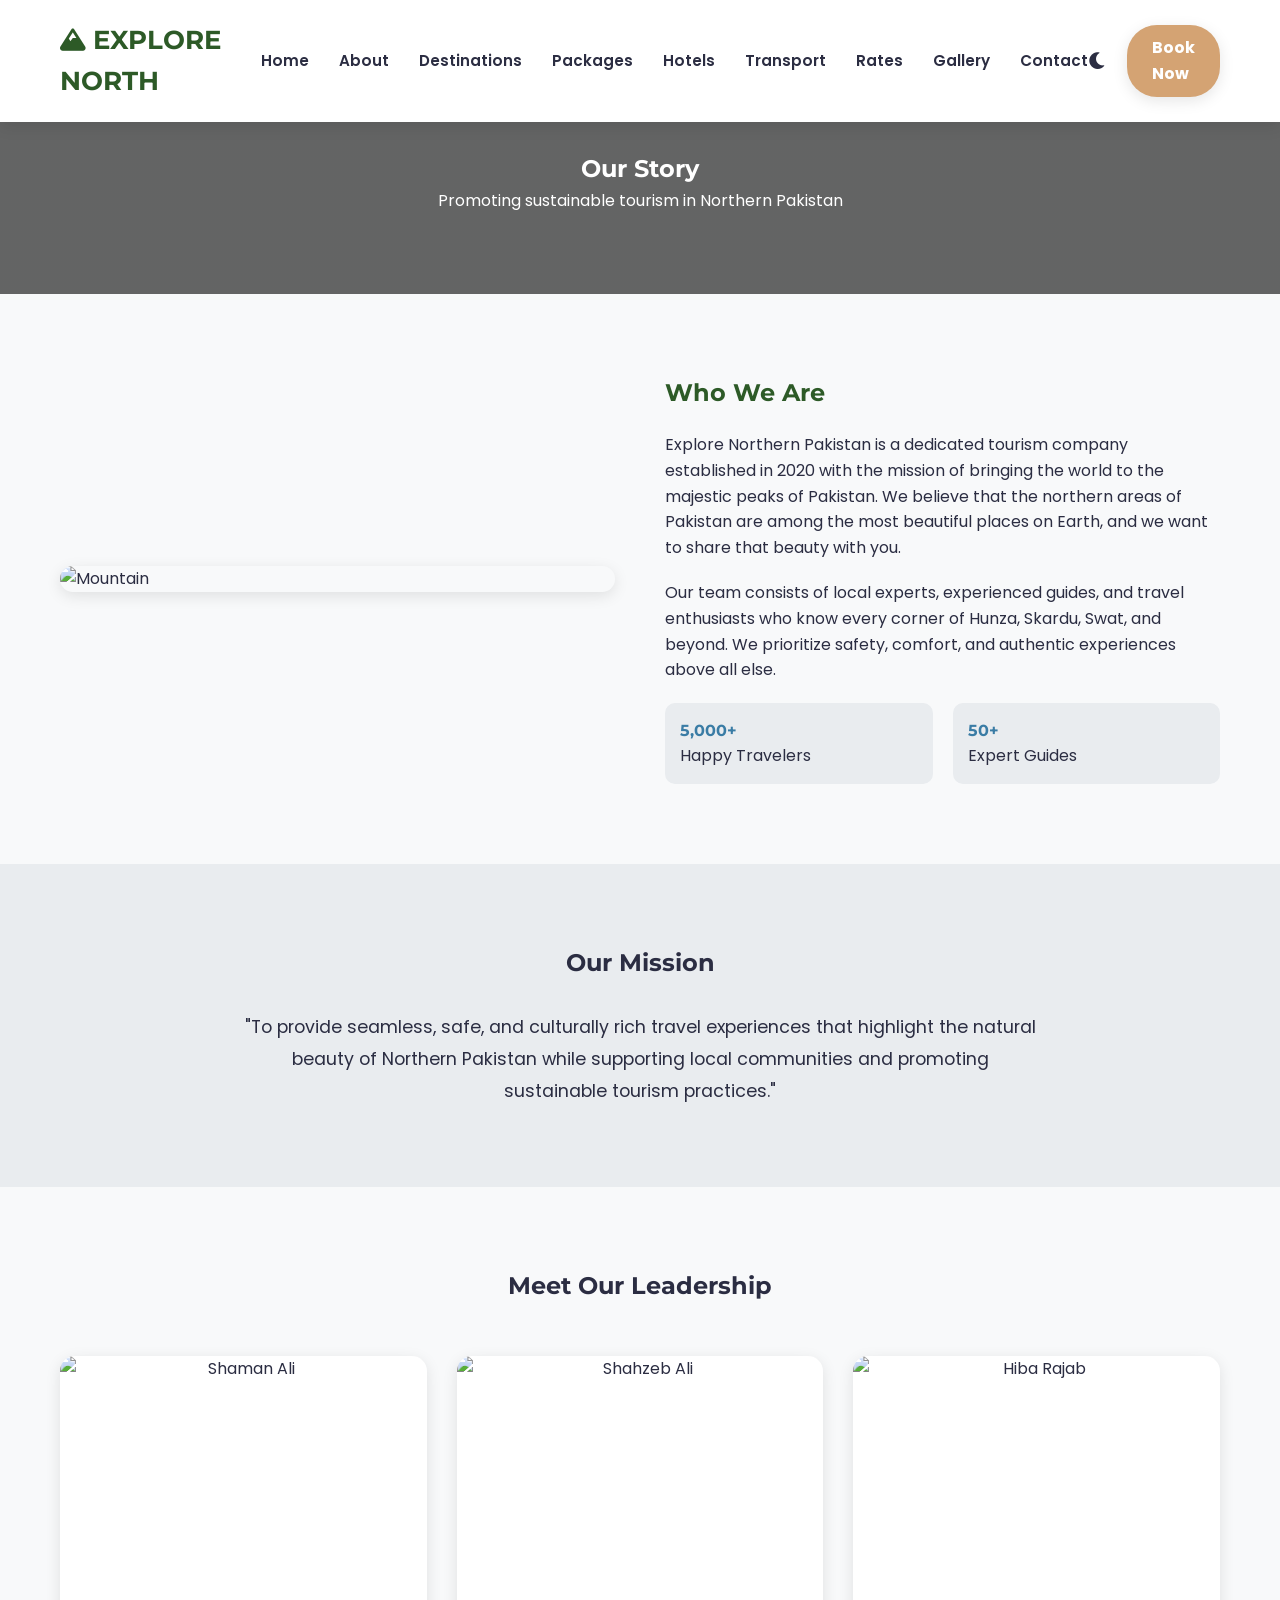
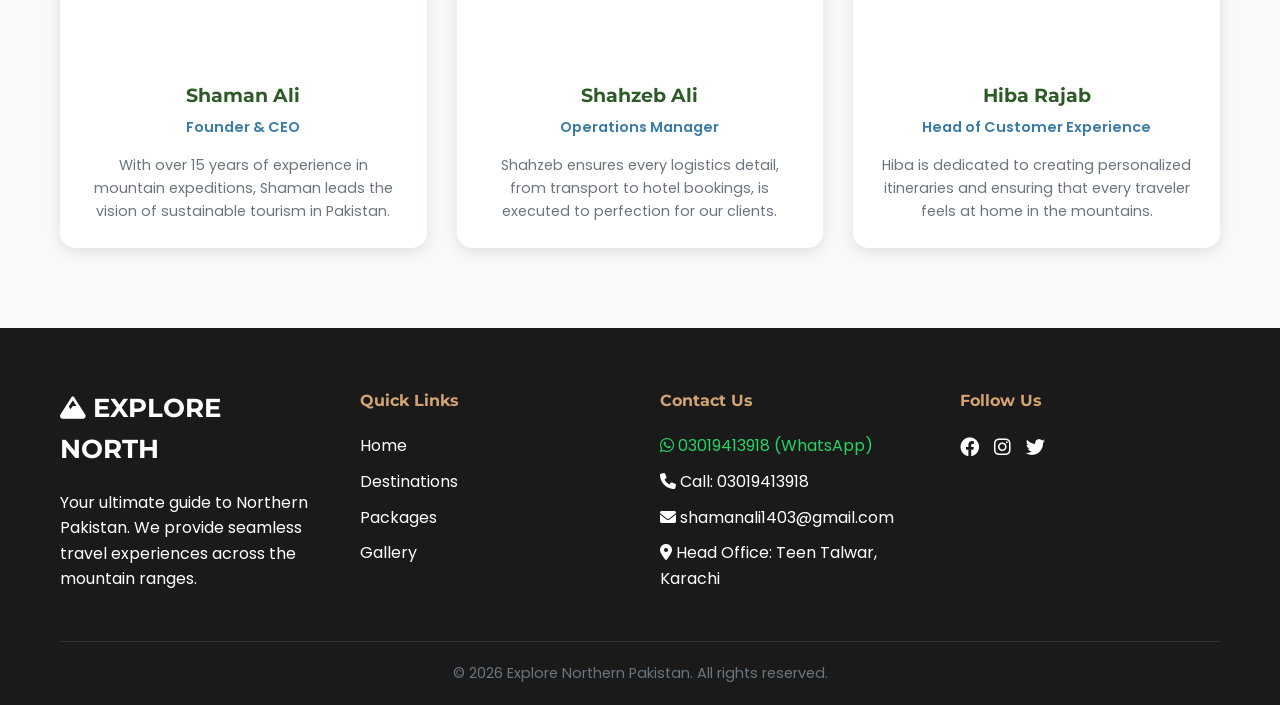
==== about.html @ 96325120 "Add files via upload" ====
<!DOCTYPE html>
<html lang="en">
<head>
    <meta charset="UTF-8">
    <meta name="viewport" content="width=device-width, initial-scale=1.0">
    <title>Explore Northern Pakistan | About Us</title>
    <link rel="stylesheet" href="css/style.css">
    <link rel="stylesheet" href="https://cdnjs.cloudflare.com/ajax/libs/font-awesome/6.0.0/css/all.min.css">
</head>
<body>
    <!-- Header / Navigation -->
    <header>
        <div class="container">
            <nav>
                <a href="index.html" class="logo"><i class="fas fa-mountain"></i> EXPLORE NORTH</a>
                <ul class="nav-links">
                    <li><a href="index.html">Home</a></li>
                    <li><a href="about.html">About</a></li>
                    <li><a href="destinations.html">Destinations</a></li>
                    <li><a href="packages.html">Packages</a></li>
                    <li><a href="hotels.html">Hotels</a></li>
                    <li><a href="transport.html">Transport</a></li>
                    <li><a href="rates.html">Rates</a></li>
                    <li><a href="gallery.html">Gallery</a></li>
                    <li><a href="contact.html">Contact</a></li>
                </ul>
                <div class="nav-icons">
                    <i class="fas fa-moon" onclick="toggleDarkMode()" style="cursor: pointer;"></i>
                    <a href="register.html" class="nav-book-btn">Book Now</a>
                </div>
                <div class="nav-toggle">
                    <i class="fas fa-bars"></i>
                </div>
            </nav>
        </div>
    </header>

    <!-- Page Header -->
    <section class="section-padding" style="background-image: linear-gradient(rgba(0,0,0,0.6), rgba(0,0,0,0.6)), url('https://images.unsplash.com/photo-1506744038136-46273834b3fb?auto=format&fit=crop&w=1400&q=80'); background-size: cover; background-position: center; color: var(--white); text-align: center; margin-top: 70px;">
        <div class="container">
            <h1>Our Story</h1>
            <p>Promoting sustainable tourism in Northern Pakistan</p>
        </div>
    </section>

    <!-- Content -->
    <section class="section-padding">
        <div class="container">
            <div style="display: grid; grid-template-columns: 1fr 1fr; gap: 50px; align-items: center;">
                <div>
                    <img src="https://images.unsplash.com/photo-1581451433303-34e8f17f4175?auto=format&fit=crop&w=600&q=80" alt="Mountain" style="border-radius: 15px; box-shadow: var(--shadow);">
                </div>
                <div>
                    <h2 style="color: var(--primary-color); margin-bottom: 20px;">Who We Are</h2>
                    <p style="margin-bottom: 20px;">Explore Northern Pakistan is a dedicated tourism company established in 2020 with the mission of bringing the world to the majestic peaks of Pakistan. We believe that the northern areas of Pakistan are among the most beautiful places on Earth, and we want to share that beauty with you.</p>
                    <p style="margin-bottom: 20px;">Our team consists of local experts, experienced guides, and travel enthusiasts who know every corner of Hunza, Skardu, Swat, and beyond. We prioritize safety, comfort, and authentic experiences above all else.</p>
                    <div style="display: grid; grid-template-columns: 1fr 1fr; gap: 20px;">
                        <div style="background: var(--grey-light); padding: 15px; border-radius: 10px;">
                            <h4 style="color: var(--secondary-color);">5,000+</h4>
                            <p>Happy Travelers</p>
                        </div>
                        <div style="background: var(--grey-light); padding: 15px; border-radius: 10px;">
                            <h4 style="color: var(--secondary-color);">50+</h4>
                            <p>Expert Guides</p>
                        </div>
                    </div>
                </div>
            </div>
        </div>
    </section>

    <!-- Mission -->
    <section class="section-padding" style="background-color: var(--grey-light);">
        <div class="container text-center">
            <h2 style="margin-bottom: 30px;">Our Mission</h2>
            <p style="max-width: 800px; margin: 0 auto; font-size: 1.1rem; line-height: 1.8;">"To provide seamless, safe, and culturally rich travel experiences that highlight the natural beauty of Northern Pakistan while supporting local communities and promoting sustainable tourism practices."</p>
        </div>
    </section>

    <!-- Leadership Section -->
    <section class="section-padding">
        <div class="container">
            <h2 class="text-center" style="margin-bottom: 50px;">Meet Our Leadership</h2>
            <div class="team-grid">
                <!-- Shaman Ali -->
                <div class="team-card">
                    <div class="team-img">
                        <img src="https://images.unsplash.com/photo-1507003211169-0a1dd7228f2d?auto=format&fit=crop&w=400&q=80" alt="Shaman Ali">
                    </div>
                    <div class="team-info">
                        <h3>Shaman Ali</h3>
                        <p class="role">Founder & CEO</p>
                        <p class="intro">With over 15 years of experience in mountain expeditions, Shaman leads the vision of sustainable tourism in Pakistan.</p>
                    </div>
                </div>
                <!-- Shahzeb Ali -->
                <div class="team-card">
                    <div class="team-img">
                        <img src="https://images.unsplash.com/photo-1500648767791-00dcc994a43e?auto=format&fit=crop&w=400&q=80" alt="Shahzeb Ali">
                    </div>
                    <div class="team-info">
                        <h3>Shahzeb Ali</h3>
                        <p class="role">Operations Manager</p>
                        <p class="intro">Shahzeb ensures every logistics detail, from transport to hotel bookings, is executed to perfection for our clients.</p>
                    </div>
                </div>
                <!-- Hiba Rajab -->
                <div class="team-card">
                    <div class="team-img">
                        <img src="https://images.unsplash.com/photo-1494790108377-be9c29b29330?auto=format&fit=crop&w=400&q=80" alt="Hiba Rajab">
                    </div>
                    <div class="team-info">
                        <h3>Hiba Rajab</h3>
                        <p class="role">Head of Customer Experience</p>
                        <p class="intro">Hiba is dedicated to creating personalized itineraries and ensuring that every traveler feels at home in the mountains.</p>
                    </div>
                </div>
            </div>
        </div>
    </section>

    <!-- Footer -->
    <footer>
        <div class="container">
            <div class="footer-grid">
                <div class="footer-col">
                    <h4 class="logo" style="color: var(--white);"><i class="fas fa-mountain"></i> EXPLORE NORTH</h4>
                    <p>Your ultimate guide to Northern Pakistan. We provide seamless travel experiences across the mountain ranges.</p>
                </div>
                <div class="footer-col">
                    <h4>Quick Links</h4>
                    <ul>
                        <li><a href="index.html">Home</a></li>
                        <li><a href="destinations.html">Destinations</a></li>
                        <li><a href="packages.html">Packages</a></li>
                        <li><a href="gallery.html">Gallery</a></li>
                    </ul>
                </div>
                <div class="footer-col">
                    <h4>Contact Us</h4>
                    <ul>
                        <li><a href="https://wa.me/923019413918" target="_blank" style="color: #25D366;"><i class="fab fa-whatsapp"></i> 03019413918 (WhatsApp)</a></li>
                        <li><a href="tel:03019413918"><i class="fas fa-phone"></i> Call: 03019413918</a></li>
                        <li><a href="mailto:shamanali1403@gmail.com"><i class="fas fa-envelope"></i> shamanali1403@gmail.com</a></li>
                        <li><a href="https://www.google.com/maps/search/?api=1&query=Teen+Talwar+Karachi" target="_blank"><i class="fas fa-map-marker-alt"></i> Head Office: Teen Talwar, Karachi</a></li>
                    </ul>
                </div>
                <div class="footer-col">
                    <h4>Follow Us</h4>
                    <div class="social-links">
                        <a href="#"><i class="fab fa-facebook"></i></a>
                        <a href="#"><i class="fab fa-instagram"></i></a>
                        <a href="#"><i class="fab fa-twitter"></i></a>
                    </div>
                </div>
            </div>
            <div class="footer-bottom">
                <p>&copy; 2026 Explore Northern Pakistan. All rights reserved.</p>
            </div>
        </div>
    </footer>

    <!-- Scripts -->
    <script src="js/script.js"></script>
</body>
</html>
---- css/style.css ----
/* 
    Explore Northern Pakistan - Global Styles
    Theme: Nature-Inspired (Forest Greens, Glacial Blues, Earth Tones)
*/

@import url('https://fonts.googleapis.com/css2?family=Poppins:wght@300;400;600;700&family=Montserrat:wght@400;700&display=swap');

:root {
    /* Color Palette */
    --primary-color: #2d5a27; /* Forest Green */
    --secondary-color: #3a7ca5; /* Glacial Blue */
    --accent-color: #d4a373; /* Earthy Sand */
    --text-color: #2b2d42; /* Dark Slate */
    --bg-color: #f8f9fa; /* Off-White */
    --white: #ffffff;
    --black: #1a1a1a;
    --grey-light: #e9ecef;
    --grey-dark: #6c757d;
    
    /* Dark Mode Palette */
    --dark-bg: #121212;
    --dark-surface: #1e1e1e;
    --dark-text: #e0e0e0;

    /* Transitions */
    --transition-fast: 0.3s ease;
    --transition-slow: 0.5s ease;

    /* Shadow */
    --shadow: 0 4px 15px rgba(0, 0, 0, 0.1);
}

/* Reset & Base Styles */
* {
    margin: 0;
    padding: 0;
    box-sizing: border-box;
}

html {
    scroll-behavior: smooth;
}

body {
    font-family: 'Poppins', sans-serif;
    line-height: 1.6;
    color: var(--text-color);
    background-color: var(--bg-color);
    overflow-x: hidden;
    transition: background-color var(--transition-fast), color var(--transition-fast);
}

h1, h2, h3, h4, .logo {
    font-family: 'Montserrat', sans-serif;
    font-weight: 700;
}

a {
    text-decoration: none;
    color: inherit;
    transition: var(--transition-fast);
}

ul {
    list-style: none;
}

img {
    max-width: 100%;
    display: block;
}

.container {
    max-width: 1200px;
    margin: 0 auto;
    padding: 0 20px;
}

/* Utility Classes */
.btn {
    display: inline-block;
    padding: 12px 30px;
    border-radius: 30px;
    font-weight: 600;
    cursor: pointer;
    transition: var(--transition-fast);
    border: none;
}

.btn-primary {
    background-color: var(--primary-color);
    color: var(--white);
}

.btn-primary:hover {
    background-color: #24481f;
    transform: translateY(-3px);
    box-shadow: var(--shadow);
}

/* Hero Section Styles */
.hero {
    height: 100vh;
    position: relative;
    overflow: hidden;
}

.slider-container {
    height: 100%;
    width: 100%;
}

.slide {
    position: absolute;
    top: 0;
    left: 0;
    width: 100%;
    height: 100%;
    background-size: cover;
    background-position: center;
    display: flex;
    align-items: center;
    opacity: 0;
    transition: opacity 1s ease-in-out;
    z-index: 1;
}

.slide.active {
    opacity: 1;
    z-index: 2;
}

.hero-content {
    color: var(--white);
    max-width: 700px;
}

.hero-content h1 {
    font-size: 3.5rem;
    margin-bottom: 30px; /* Increased from 20px */
    line-height: 1.2;
}

.hero-content p {
    font-size: 1.2rem;
    margin-bottom: 45px; /* Increased from 30px */
}

.slider-nav {
    position: absolute;
    bottom: 30px;
    right: 50px;
    z-index: 10;
    display: flex;
    gap: 20px;
}

.slider-nav span {
    width: 50px;
    height: 50px;
    border: 2px solid var(--white);
    border-radius: 50%;
    display: flex;
    justify-content: center;
    align-items: center;
    color: var(--white);
    cursor: pointer;
    transition: var(--transition-fast);
}

.slider-nav span:hover {
    background-color: var(--white);
    color: var(--primary-color);
}

/* Leadership Section Styles */
.team-grid {
    display: grid;
    grid-template-columns: repeat(auto-fit, minmax(280px, 1fr));
    gap: 30px;
}

.team-card {
    background: var(--white);
    border-radius: 15px;
    overflow: hidden;
    box-shadow: var(--shadow);
    text-align: center;
    transition: var(--transition-fast);
}

.team-card:hover {
    transform: translateY(-10px);
}

.team-img img {
    width: 100%;
    height: 300px;
    object-fit: cover;
}

.team-info {
    padding: 25px;
}

.team-info h3 {
    margin-bottom: 5px;
    color: var(--primary-color);
}

.team-info .role {
    color: var(--secondary-color);
    font-weight: 600;
    font-size: 0.9rem;
    margin-bottom: 15px;
    display: block;
}

.team-info .intro {
    font-size: 0.9rem;
    color: var(--grey-dark);
}

/* Owner Slide Specific Styles */
.owner-slide {
    display: flex;
    align-items: center;
}

.owner-flex {
    display: flex;
    align-items: center;
    justify-content: space-between;
    gap: 60px; /* Increased from 50px */
    width: 100%;
}

.owner-info {
    flex: 1;
    animation: fadeInUp 1s ease forwards;
}

.owner-image {
    flex: 1;
    display: flex;
    justify-content: flex-end;
    animation: fadeInRight 1s ease forwards;
}

.owner-image img {
    width: 350px;
    height: 350px;
    border-radius: 50%;
    border: 8px solid rgba(255, 255, 255, 0.2);
    object-fit: cover;
    box-shadow: var(--shadow);
}

.founder-tag {
    display: inline-block;
    background: var(--accent-color);
    color: var(--white);
    padding: 5px 20px; /* More horizontal padding */
    border-radius: 20px;
    font-size: 0.8rem;
    font-weight: 600;
    margin-bottom: 25px; /* Increased from 15px */
    text-transform: uppercase;
    letter-spacing: 1.5px;
}

.owner-info .role {
    color: var(--accent-color);
    font-size: 1.3rem; /* Slightly larger */
    font-weight: 600;
    margin-bottom: 30px; /* Increased from 20px */
}

.owner-intro {
    font-size: 1.4rem;
    font-style: italic;
    color: var(--white);
    margin-bottom: 45px; /* Increased from 30px */
    line-height: 1.6; /* Better line height */
}

/* Slide Animations */
@keyframes fadeInUp {
    from { opacity: 0; transform: translateY(30px); }
    to { opacity: 1; transform: translateY(0); }
}

@keyframes fadeInRight {
    from { opacity: 0; transform: translateX(30px); }
    to { opacity: 1; transform: translateX(0); }
}

@media (max-width: 992px) {
    .owner-flex {
        flex-direction: column-reverse;
        text-align: center;
        gap: 30px;
    }
    
    .owner-image {
        justify-content: center;
    }
    
    .owner-image img {
        width: 200px;
        height: 200px;
    }
    
    .owner-intro {
        font-size: 1.1rem;
    }
}

.section-padding {
    padding: 80px 0;
}

.text-center {
    text-align: center;
}

/* Navigation Styles */
header {
    position: fixed;
    top: 0;
    left: 0;
    width: 100%;
    z-index: 1000;
    background-color: transparent;
    transition: all var(--transition-fast);
}

header.scrolled {
    background-color: var(--white);
    box-shadow: var(--shadow);
    padding: 5px 0;
}

nav {
    display: flex;
    justify-content: space-between;
    align-items: center;
    padding: 15px 0;
}

.logo {
    font-size: 1.6rem;
    color: var(--white); /* White by default on hero */
    transition: var(--transition-fast);
}

header.scrolled .logo {
    color: var(--primary-color);
}

.nav-links {
    display: flex;
    gap: 30px;
}

.nav-links a {
    color: var(--white); /* White by default */
    font-weight: 600;
    font-size: 0.95rem;
}

header.scrolled .nav-links a {
    color: var(--text-color);
}

.nav-links a:hover {
    color: var(--accent-color) !important;
}

.nav-icons {
    display: flex;
    align-items: center;
    gap: 20px;
}

.nav-icons i {
    color: var(--white);
    font-size: 1.2rem;
    transition: var(--transition-fast);
}

header.scrolled .nav-icons i {
    color: var(--text-color);
}

.nav-toggle {
    display: none;
    cursor: pointer;
    font-size: 1.5rem;
    color: var(--white);
}

header.scrolled .nav-toggle {
    color: var(--text-color);
}

/* Specific "Book Now" in Nav */
.nav-book-btn {
    background-color: var(--accent-color);
    color: var(--white) !important;
    padding: 10px 25px;
    border-radius: 30px;
    font-weight: 700;
    box-shadow: var(--shadow);
}

.nav-book-btn:hover {
    background-color: var(--primary-color);
    transform: translateY(-2px);
}

/* Footer Styles */
footer {
    background-color: var(--black);
    color: var(--white);
    padding: 60px 0 20px;
}

.footer-grid {
    display: grid;
    grid-template-columns: repeat(auto-fit, minmax(200px, 1fr));
    gap: 40px;
    margin-bottom: 40px;
}

.footer-col h4 {
    margin-bottom: 20px;
    color: var(--accent-color);
}

.footer-col ul li {
    margin-bottom: 10px;
}

.social-links {
    display: flex;
    gap: 15px;
}

.social-links a {
    font-size: 1.2rem;
}

.footer-bottom {
    border-top: 1px solid #333;
    padding-top: 20px;
    text-align: center;
    font-size: 0.9rem;
    color: var(--grey-dark);
}

/* Dark Mode Overrides */
body.dark-mode {
    background-color: var(--dark-bg);
    color: var(--dark-text);
}

body.dark-mode header.scrolled {
    background-color: var(--dark-surface);
}

body.dark-mode .logo {
    color: var(--accent-color);
}

/* Responsive Adjustments */
@media (max-width: 992px) {
    .nav-links {
        display: none; /* Mobile menu will be handled via JS */
    }
    
    .nav-toggle {
        display: block;
    }
}
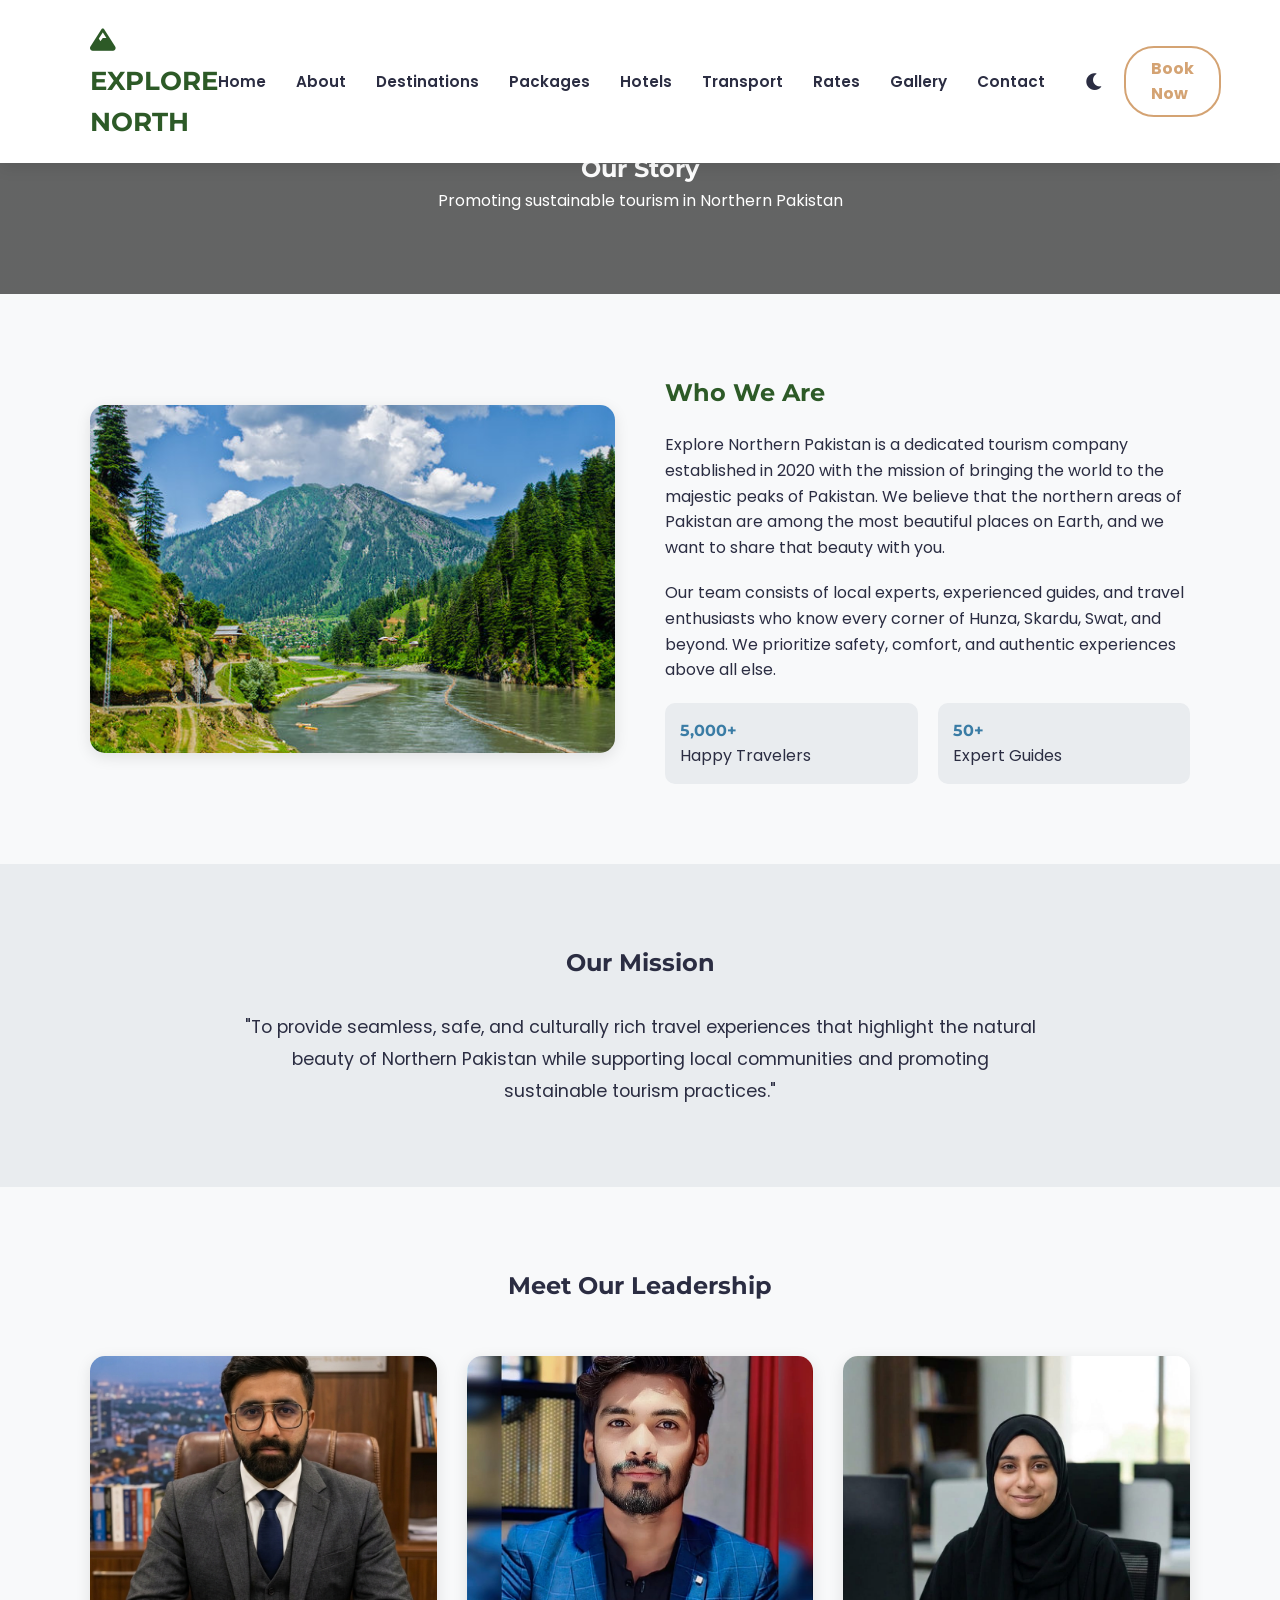
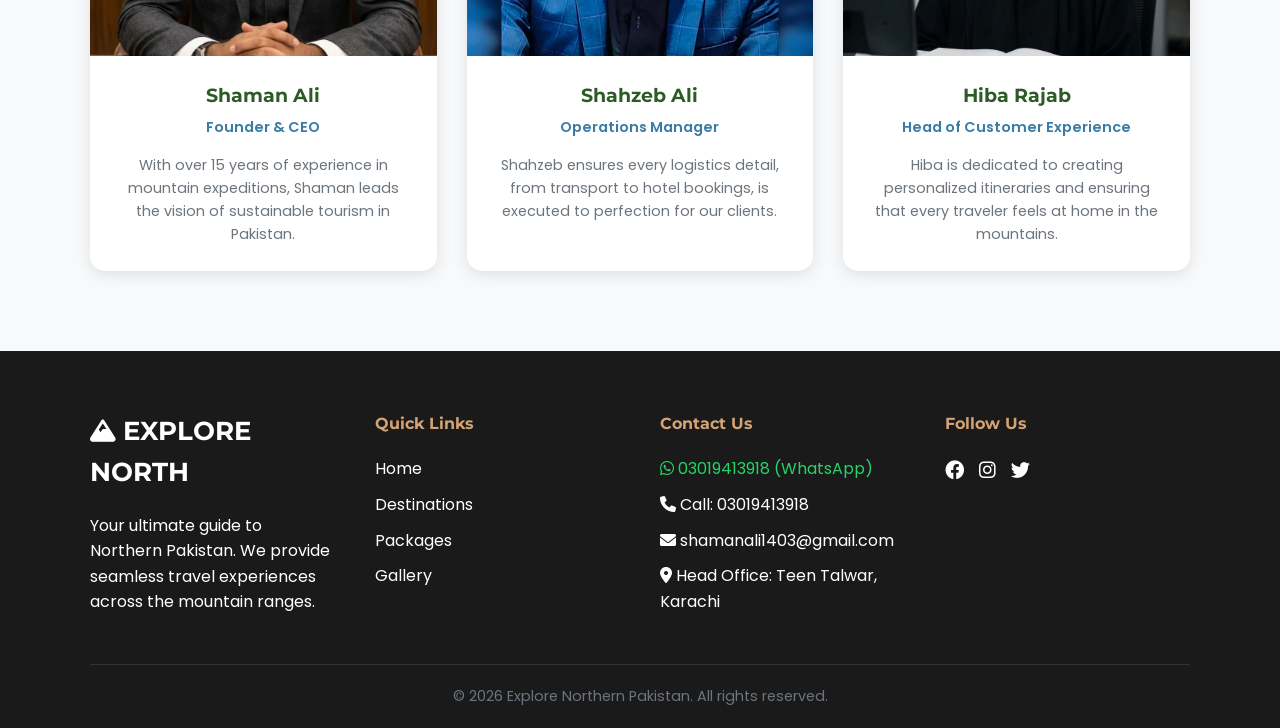
==== commit 5eac6293: "Add files via upload" ====
--- a/about.html
+++ b/about.html
@@ -48,7 +48,7 @@
         <div class="container">
             <div style="display: grid; grid-template-columns: 1fr 1fr; gap: 50px; align-items: center;">
                 <div>
-                    <img src="https://images.unsplash.com/photo-1581451433303-34e8f17f4175?auto=format&fit=crop&w=600&q=80" alt="Mountain" style="border-radius: 15px; box-shadow: var(--shadow);">
+                    <img src="images/neelum.jpg" alt="Mountain" style="border-radius: 15px; box-shadow: var(--shadow);">
                 </div>
                 <div>
                     <h2 style="color: var(--primary-color); margin-bottom: 20px;">Who We Are</h2>
@@ -85,7 +85,7 @@
                 <!-- Shaman Ali -->
                 <div class="team-card">
                     <div class="team-img">
-                        <img src="https://images.unsplash.com/photo-1507003211169-0a1dd7228f2d?auto=format&fit=crop&w=400&q=80" alt="Shaman Ali">
+                        <img src="images/Shaman Ali.png" alt="Shaman Ali">
                     </div>
                     <div class="team-info">
                         <h3>Shaman Ali</h3>
@@ -96,7 +96,7 @@
                 <!-- Shahzeb Ali -->
                 <div class="team-card">
                     <div class="team-img">
-                        <img src="https://images.unsplash.com/photo-1500648767791-00dcc994a43e?auto=format&fit=crop&w=400&q=80" alt="Shahzeb Ali">
+                        <img src="images/Shahzeb Ali.jpeg" alt="Shahzeb Ali">
                     </div>
                     <div class="team-info">
                         <h3>Shahzeb Ali</h3>
@@ -107,7 +107,7 @@
                 <!-- Hiba Rajab -->
                 <div class="team-card">
                     <div class="team-img">
-                        <img src="https://images.unsplash.com/photo-1494790108377-be9c29b29330?auto=format&fit=crop&w=400&q=80" alt="Hiba Rajab">
+                        <img src="images/Hiba.jpeg" alt="Hiba Rajab">
                     </div>
                     <div class="team-info">
                         <h3>Hiba Rajab</h3>
--- a/css/style.css
+++ b/css/style.css
@@ -1,485 +1,741 @@
-/* 
-    Explore Northern Pakistan - Global Styles
-    Theme: Nature-Inspired (Forest Greens, Glacial Blues, Earth Tones)
-*/
-
-@import url('https://fonts.googleapis.com/css2?family=Poppins:wght@300;400;600;700&family=Montserrat:wght@400;700&display=swap');
-
-:root {
-    /* Color Palette */
-    --primary-color: #2d5a27; /* Forest Green */
-    --secondary-color: #3a7ca5; /* Glacial Blue */
-    --accent-color: #d4a373; /* Earthy Sand */
-    --text-color: #2b2d42; /* Dark Slate */
-    --bg-color: #f8f9fa; /* Off-White */
-    --white: #ffffff;
-    --black: #1a1a1a;
-    --grey-light: #e9ecef;
-    --grey-dark: #6c757d;
-    
-    /* Dark Mode Palette */
-    --dark-bg: #121212;
-    --dark-surface: #1e1e1e;
-    --dark-text: #e0e0e0;
-
-    /* Transitions */
-    --transition-fast: 0.3s ease;
-    --transition-slow: 0.5s ease;
-
-    /* Shadow */
-    --shadow: 0 4px 15px rgba(0, 0, 0, 0.1);
-}
-
-/* Reset & Base Styles */
-* {
-    margin: 0;
-    padding: 0;
-    box-sizing: border-box;
-}
-
-html {
-    scroll-behavior: smooth;
-}
-
-body {
-    font-family: 'Poppins', sans-serif;
-    line-height: 1.6;
-    color: var(--text-color);
-    background-color: var(--bg-color);
-    overflow-x: hidden;
-    transition: background-color var(--transition-fast), color var(--transition-fast);
-}
-
-h1, h2, h3, h4, .logo {
-    font-family: 'Montserrat', sans-serif;
-    font-weight: 700;
-}
-
-a {
-    text-decoration: none;
-    color: inherit;
-    transition: var(--transition-fast);
-}
-
-ul {
-    list-style: none;
-}
-
-img {
-    max-width: 100%;
-    display: block;
-}
-
-.container {
-    max-width: 1200px;
-    margin: 0 auto;
-    padding: 0 20px;
-}
-
-/* Utility Classes */
-.btn {
-    display: inline-block;
-    padding: 12px 30px;
-    border-radius: 30px;
-    font-weight: 600;
-    cursor: pointer;
-    transition: var(--transition-fast);
-    border: none;
-}
-
-.btn-primary {
-    background-color: var(--primary-color);
-    color: var(--white);
-}
-
-.btn-primary:hover {
-    background-color: #24481f;
-    transform: translateY(-3px);
-    box-shadow: var(--shadow);
-}
-
-/* Hero Section Styles */
-.hero {
-    height: 100vh;
-    position: relative;
-    overflow: hidden;
-}
-
-.slider-container {
-    height: 100%;
-    width: 100%;
-}
-
-.slide {
-    position: absolute;
-    top: 0;
-    left: 0;
-    width: 100%;
-    height: 100%;
-    background-size: cover;
-    background-position: center;
-    display: flex;
-    align-items: center;
-    opacity: 0;
-    transition: opacity 1s ease-in-out;
-    z-index: 1;
-}
-
-.slide.active {
-    opacity: 1;
-    z-index: 2;
-}
-
-.hero-content {
-    color: var(--white);
-    max-width: 700px;
-}
-
-.hero-content h1 {
-    font-size: 3.5rem;
-    margin-bottom: 30px; /* Increased from 20px */
-    line-height: 1.2;
-}
-
-.hero-content p {
-    font-size: 1.2rem;
-    margin-bottom: 45px; /* Increased from 30px */
-}
-
-.slider-nav {
-    position: absolute;
-    bottom: 30px;
-    right: 50px;
-    z-index: 10;
-    display: flex;
-    gap: 20px;
-}
-
-.slider-nav span {
-    width: 50px;
-    height: 50px;
-    border: 2px solid var(--white);
-    border-radius: 50%;
-    display: flex;
-    justify-content: center;
-    align-items: center;
-    color: var(--white);
-    cursor: pointer;
-    transition: var(--transition-fast);
-}
-
-.slider-nav span:hover {
-    background-color: var(--white);
-    color: var(--primary-color);
-}
-
-/* Leadership Section Styles */
-.team-grid {
-    display: grid;
-    grid-template-columns: repeat(auto-fit, minmax(280px, 1fr));
-    gap: 30px;
-}
-
-.team-card {
-    background: var(--white);
-    border-radius: 15px;
-    overflow: hidden;
-    box-shadow: var(--shadow);
-    text-align: center;
-    transition: var(--transition-fast);
-}
-
-.team-card:hover {
-    transform: translateY(-10px);
-}
-
-.team-img img {
-    width: 100%;
-    height: 300px;
-    object-fit: cover;
-}
-
-.team-info {
-    padding: 25px;
-}
-
-.team-info h3 {
-    margin-bottom: 5px;
-    color: var(--primary-color);
-}
-
-.team-info .role {
-    color: var(--secondary-color);
-    font-weight: 600;
-    font-size: 0.9rem;
-    margin-bottom: 15px;
-    display: block;
-}
-
-.team-info .intro {
-    font-size: 0.9rem;
-    color: var(--grey-dark);
-}
-
-/* Owner Slide Specific Styles */
-.owner-slide {
-    display: flex;
-    align-items: center;
-}
-
-.owner-flex {
-    display: flex;
-    align-items: center;
-    justify-content: space-between;
-    gap: 60px; /* Increased from 50px */
-    width: 100%;
-}
-
-.owner-info {
-    flex: 1;
-    animation: fadeInUp 1s ease forwards;
-}
-
-.owner-image {
-    flex: 1;
-    display: flex;
-    justify-content: flex-end;
-    animation: fadeInRight 1s ease forwards;
-}
-
-.owner-image img {
-    width: 350px;
-    height: 350px;
-    border-radius: 50%;
-    border: 8px solid rgba(255, 255, 255, 0.2);
-    object-fit: cover;
-    box-shadow: var(--shadow);
-}
-
-.founder-tag {
-    display: inline-block;
-    background: var(--accent-color);
-    color: var(--white);
-    padding: 5px 20px; /* More horizontal padding */
-    border-radius: 20px;
-    font-size: 0.8rem;
-    font-weight: 600;
-    margin-bottom: 25px; /* Increased from 15px */
-    text-transform: uppercase;
-    letter-spacing: 1.5px;
-}
-
-.owner-info .role {
-    color: var(--accent-color);
-    font-size: 1.3rem; /* Slightly larger */
-    font-weight: 600;
-    margin-bottom: 30px; /* Increased from 20px */
-}
-
-.owner-intro {
-    font-size: 1.4rem;
-    font-style: italic;
-    color: var(--white);
-    margin-bottom: 45px; /* Increased from 30px */
-    line-height: 1.6; /* Better line height */
-}
-
-/* Slide Animations */
-@keyframes fadeInUp {
-    from { opacity: 0; transform: translateY(30px); }
-    to { opacity: 1; transform: translateY(0); }
-}
-
-@keyframes fadeInRight {
-    from { opacity: 0; transform: translateX(30px); }
-    to { opacity: 1; transform: translateX(0); }
-}
-
-@media (max-width: 992px) {
-    .owner-flex {
-        flex-direction: column-reverse;
-        text-align: center;
-        gap: 30px;
-    }
-    
-    .owner-image {
-        justify-content: center;
-    }
-    
-    .owner-image img {
-        width: 200px;
-        height: 200px;
-    }
-    
-    .owner-intro {
-        font-size: 1.1rem;
-    }
-}
-
-.section-padding {
-    padding: 80px 0;
-}
-
-.text-center {
-    text-align: center;
-}
-
-/* Navigation Styles */
-header {
-    position: fixed;
-    top: 0;
-    left: 0;
-    width: 100%;
-    z-index: 1000;
-    background-color: transparent;
-    transition: all var(--transition-fast);
-}
-
-header.scrolled {
-    background-color: var(--white);
-    box-shadow: var(--shadow);
-    padding: 5px 0;
-}
-
-nav {
-    display: flex;
-    justify-content: space-between;
-    align-items: center;
-    padding: 15px 0;
-}
-
-.logo {
-    font-size: 1.6rem;
-    color: var(--white); /* White by default on hero */
-    transition: var(--transition-fast);
-}
-
-header.scrolled .logo {
-    color: var(--primary-color);
-}
-
-.nav-links {
-    display: flex;
-    gap: 30px;
-}
-
-.nav-links a {
-    color: var(--white); /* White by default */
-    font-weight: 600;
-    font-size: 0.95rem;
-}
-
-header.scrolled .nav-links a {
-    color: var(--text-color);
-}
-
-.nav-links a:hover {
-    color: var(--accent-color) !important;
-}
-
-.nav-icons {
-    display: flex;
-    align-items: center;
-    gap: 20px;
-}
-
-.nav-icons i {
-    color: var(--white);
-    font-size: 1.2rem;
-    transition: var(--transition-fast);
-}
-
-header.scrolled .nav-icons i {
-    color: var(--text-color);
-}
-
-.nav-toggle {
-    display: none;
-    cursor: pointer;
-    font-size: 1.5rem;
-    color: var(--white);
-}
-
-header.scrolled .nav-toggle {
-    color: var(--text-color);
-}
-
-/* Specific "Book Now" in Nav */
-.nav-book-btn {
-    background-color: var(--accent-color);
-    color: var(--white) !important;
-    padding: 10px 25px;
-    border-radius: 30px;
-    font-weight: 700;
-    box-shadow: var(--shadow);
-}
-
-.nav-book-btn:hover {
-    background-color: var(--primary-color);
-    transform: translateY(-2px);
-}
-
-/* Footer Styles */
-footer {
-    background-color: var(--black);
-    color: var(--white);
-    padding: 60px 0 20px;
-}
-
-.footer-grid {
-    display: grid;
-    grid-template-columns: repeat(auto-fit, minmax(200px, 1fr));
-    gap: 40px;
-    margin-bottom: 40px;
-}
-
-.footer-col h4 {
-    margin-bottom: 20px;
-    color: var(--accent-color);
-}
-
-.footer-col ul li {
-    margin-bottom: 10px;
-}
-
-.social-links {
-    display: flex;
-    gap: 15px;
-}
-
-.social-links a {
-    font-size: 1.2rem;
-}
-
-.footer-bottom {
-    border-top: 1px solid #333;
-    padding-top: 20px;
-    text-align: center;
-    font-size: 0.9rem;
-    color: var(--grey-dark);
-}
-
-/* Dark Mode Overrides */
-body.dark-mode {
-    background-color: var(--dark-bg);
-    color: var(--dark-text);
-}
-
-body.dark-mode header.scrolled {
-    background-color: var(--dark-surface);
-}
-
-body.dark-mode .logo {
-    color: var(--accent-color);
-}
-
-/* Responsive Adjustments */
-@media (max-width: 992px) {
-    .nav-links {
-        display: none; /* Mobile menu will be handled via JS */
-    }
-    
-    .nav-toggle {
-        display: block;
-    }
-}
+/* 
+    Explore Northern Pakistan - Global Styles
+    Theme: Nature-Inspired (Forest Greens, Glacial Blues, Earth Tones)
+*/
+
+@import url('https://fonts.googleapis.com/css2?family=Poppins:wght@300;400;600;700&family=Montserrat:wght@400;700&display=swap');
+
+:root {
+    /* Color Palette */
+    --primary-color: #2d5a27; /* Forest Green */
+    --secondary-color: #3a7ca5; /* Glacial Blue */
+    --accent-color: #d4a373; /* Earthy Sand */
+    --text-color: #2b2d42; /* Dark Slate */
+    --bg-color: #f8f9fa; /* Off-White */
+    --white: #ffffff;
+    --black: #1a1a1a;
+    --grey-light: #e9ecef;
+    --grey-dark: #6c757d;
+    
+    /* Dark Mode Palette */
+    --dark-bg: #121212;
+    --dark-surface: #1e1e1e;
+    --dark-text: #e0e0e0;
+
+    /* Transitions */
+    --transition-fast: 0.3s ease;
+    --transition-slow: 0.5s ease;
+
+    /* Shadow */
+    --shadow: 0 4px 15px rgba(0, 0, 0, 0.1);
+}
+
+/* Reset & Base Styles */
+* {
+    margin: 0;
+    padding: 0;
+    box-sizing: border-box;
+}
+
+html {
+    scroll-behavior: smooth;
+}
+
+body {
+    font-family: 'Poppins', sans-serif;
+    line-height: 1.6;
+    color: var(--text-color);
+    background-color: var(--bg-color);
+    overflow-x: hidden;
+    transition: background-color var(--transition-fast), color var(--transition-fast);
+}
+
+h1, h2, h3, h4, .logo {
+    font-family: 'Montserrat', sans-serif;
+    font-weight: 700;
+}
+
+a {
+    text-decoration: none;
+    color: inherit;
+    transition: var(--transition-fast);
+}
+
+ul {
+    list-style: none;
+}
+
+img {
+    max-width: 100%;
+    display: block;
+}
+
+.container {
+    max-width: 1200px;
+    margin: 0 auto;
+    padding: 0 20px;
+}
+
+/* Utility Classes */
+.btn {
+    display: inline-block;
+    padding: 12px 30px;
+    border-radius: 30px;
+    font-weight: 600;
+    cursor: pointer;
+    transition: var(--transition-fast);
+    border: none;
+}
+
+.btn-primary {
+    background-color: var(--primary-color);
+    color: var(--white);
+}
+
+.btn-primary:hover {
+    background-color: #24481f;
+    transform: translateY(-3px);
+    box-shadow: var(--shadow);
+}
+
+/* Hero Section Styles */
+.hero {
+    height: 100vh;
+    position: relative;
+    overflow: hidden;
+}
+
+.slider-container {
+    height: 100%;
+    width: 100%;
+}
+
+.slide {
+    position: absolute;
+    top: 0;
+    left: 0;
+    width: 100%;
+    height: 100%;
+    background-size: cover;
+    background-position: center;
+    display: flex;
+    align-items: center;
+    opacity: 0;
+    transition: opacity 1s ease-in-out;
+    z-index: 1;
+}
+
+.slide.active {
+    opacity: 1;
+    z-index: 2;
+}
+
+.hero-content {
+    color: var(--white);
+    max-width: 700px;
+}
+
+.hero-content h1 {
+    font-size: 3.5rem;
+    margin-bottom: 30px; /* Increased from 20px */
+    line-height: 1.2;
+}
+
+.hero-content p {
+    font-size: 1.2rem;
+    margin-bottom: 45px; /* Increased from 30px */
+}
+
+.slider-nav {
+    position: absolute;
+    bottom: 30px;
+    right: 50px;
+    z-index: 10;
+    display: flex;
+    gap: 20px;
+}
+
+.slider-nav span {
+    width: 50px;
+    height: 50px;
+    border: 2px solid var(--white);
+    border-radius: 50%;
+    display: flex;
+    justify-content: center;
+    align-items: center;
+    color: var(--white);
+    cursor: pointer;
+    transition: var(--transition-fast);
+}
+
+.slider-nav span:hover {
+    background-color: var(--white);
+    color: var(--primary-color);
+}
+
+/* Leadership Section Styles */
+.team-grid {
+    display: grid;
+    grid-template-columns: repeat(auto-fit, minmax(280px, 1fr));
+    gap: 30px;
+}
+
+.team-card {
+    background: var(--white);
+    border-radius: 15px;
+    overflow: hidden;
+    box-shadow: var(--shadow);
+    text-align: center;
+    transition: var(--transition-fast);
+}
+
+.team-card:hover {
+    transform: translateY(-10px);
+}
+
+.team-img img {
+    width: 100%;
+    height: 300px;
+    object-fit: cover;
+}
+
+.team-info {
+    padding: 25px;
+}
+
+.team-info h3 {
+    margin-bottom: 5px;
+    color: var(--primary-color);
+}
+
+.team-info .role {
+    color: var(--secondary-color);
+    font-weight: 600;
+    font-size: 0.9rem;
+    margin-bottom: 15px;
+    display: block;
+}
+
+.team-info .intro {
+    font-size: 0.9rem;
+    color: var(--grey-dark);
+}
+
+/* Owner Slide Specific Styles */
+.owner-slide {
+    display: flex;
+    align-items: center;
+}
+
+.owner-flex {
+    display: flex;
+    align-items: center;
+    justify-content: space-between;
+    gap: 60px; /* Increased from 50px */
+    width: 100%;
+}
+
+.owner-info {
+    flex: 1;
+    animation: fadeInUp 1s ease forwards;
+}
+
+.owner-image {
+    flex: 1;
+    display: flex;
+    justify-content: flex-end;
+    animation: fadeInRight 1s ease forwards;
+}
+
+.owner-image img {
+    width: 350px;
+    height: 350px;
+    border-radius: 50%;
+    border: 8px solid rgba(255, 255, 255, 0.2);
+    object-fit: cover;
+    box-shadow: var(--shadow);
+}
+
+.founder-tag {
+    display: inline-block;
+    background: var(--accent-color);
+    color: var(--white);
+    padding: 5px 20px; /* More horizontal padding */
+    border-radius: 20px;
+    font-size: 0.8rem;
+    font-weight: 600;
+    margin-bottom: 25px; /* Increased from 15px */
+    text-transform: uppercase;
+    letter-spacing: 1.5px;
+}
+
+.owner-info .role {
+    color: var(--accent-color);
+    font-size: 1.3rem; /* Slightly larger */
+    font-weight: 600;
+    margin-bottom: 30px; /* Increased from 20px */
+}
+
+.owner-intro {
+    font-size: 1.4rem;
+    font-style: italic;
+    color: var(--white);
+    margin-bottom: 45px; /* Increased from 30px */
+    line-height: 1.6; /* Better line height */
+}
+
+/* Slide Animations */
+@keyframes fadeInUp {
+    from { opacity: 0; transform: translateY(30px); }
+    to { opacity: 1; transform: translateY(0); }
+}
+
+@keyframes fadeInRight {
+    from { opacity: 0; transform: translateX(30px); }
+    to { opacity: 1; transform: translateX(0); }
+}
+
+@media (max-width: 992px) {
+    .owner-flex {
+        flex-direction: column-reverse;
+        text-align: center;
+        gap: 30px;
+    }
+    
+    .owner-image {
+        justify-content: center;
+    }
+    
+    .owner-image img {
+        width: 200px;
+        height: 200px;
+    }
+    
+    .owner-intro {
+        font-size: 1.1rem;
+    }
+}
+
+.section-padding {
+    padding: 80px 0;
+}
+
+.text-center {
+    text-align: center;
+}
+
+/* Navigation Styles */
+header {
+    position: fixed;
+    top: 0;
+    left: 0;
+    width: 100%;
+    z-index: 1000;
+    background-color: transparent;
+}
+
+header.scrolled {
+    background-color: var(--white);
+    box-shadow: var(--shadow);
+    padding: 5px 0;
+}
+
+nav {
+    display: flex;
+    justify-content: space-between;
+    align-items: center;
+    padding: 15px 0;
+}
+
+.logo {
+    font-size: 1.6rem;
+    color: var(--white); /* White by default on hero */
+}
+
+header.scrolled .logo {
+    color: var(--primary-color);
+}
+
+.nav-links {
+    display: flex;
+    gap: 30px;
+}
+
+.nav-links a {
+    color: var(--white); /* White by default */
+    font-weight: 600;
+    font-size: 0.95rem;
+}
+
+header.scrolled .nav-links a {
+    color: var(--text-color);
+}
+
+.nav-links a:hover {
+    color: var(--accent-color) !important;
+}
+
+.nav-icons {
+    display: flex;
+    align-items: center;
+    gap: 20px;
+    margin-left: 40px; /* Space between Links and Icons */
+}
+
+.nav-icons i {
+    color: var(--white);
+    font-size: 1.2rem;
+}
+
+header.scrolled .nav-icons i {
+    color: var(--text-color);
+}
+
+.nav-toggle {
+    display: none;
+    cursor: pointer;
+    font-size: 1.5rem;
+    color: var(--white);
+    margin-left: 25px; /* Added space between icons and toggle */
+}
+
+header.scrolled .nav-toggle {
+    color: var(--text-color);
+}
+
+/* Responsive Adjustments */
+@media (max-width: 992px) {
+    .nav-links {
+        display: none; /* Mobile menu will be handled via JS */
+    }
+    
+    .nav-toggle {
+        display: block;
+    }
+}
+
+/* Specific "Book Now" in Nav */
+.nav-book-btn {
+    background-color: transparent;
+    color: var(--white) !important;
+    border: 2px solid var(--white);
+    padding: 8px 25px;
+    border-radius: 30px;
+    font-weight: 700;
+    transition: all var(--transition-fast);
+}
+
+header.scrolled .nav-book-btn {
+    color: var(--accent-color) !important;
+    border-color: var(--accent-color);
+}
+
+.nav-book-btn:hover {
+    background-color: var(--accent-color) !important;
+    border-color: var(--accent-color) !important;
+    color: var(--white) !important;
+    transform: scale(1.05);
+}
+
+/* Footer Styles */
+footer {
+    background-color: var(--black);
+    color: var(--white);
+    padding: 60px 0 20px;
+}
+
+.footer-grid {
+    display: grid;
+    grid-template-columns: repeat(auto-fit, minmax(200px, 1fr));
+    gap: 40px;
+    margin-bottom: 40px;
+}
+
+.footer-col h4 {
+    margin-bottom: 20px;
+    color: var(--accent-color);
+}
+
+.footer-col ul li {
+    margin-bottom: 10px;
+}
+
+.social-links {
+    display: flex;
+    gap: 15px;
+}
+
+.social-links a {
+    font-size: 1.2rem;
+}
+
+.footer-bottom {
+    border-top: 1px solid #333;
+    padding-top: 20px;
+    text-align: center;
+    font-size: 0.9rem;
+    color: var(--grey-dark);
+}
+
+/* Dark Mode Overrides */
+body.dark-mode {
+    background-color: var(--dark-bg);
+    color: var(--dark-text);
+}
+
+body.dark-mode header.scrolled {
+    background-color: var(--dark-surface);
+}
+
+body.dark-mode .logo {
+    color: var(--accent-color);
+}
+
+/* Page Header Utility */
+.page-header {
+    padding: 80px 0;
+    background-size: cover;
+    background-position: center;
+    color: var(--white);
+    text-align: center;
+    margin-top: 70px;
+}
+
+.page-header h1 {
+    font-size: 3rem;
+    margin-bottom: 10px;
+}
+
+/* Card Utility */
+.card {
+    background: var(--white);
+    border-radius: 15px;
+    overflow: hidden;
+    box-shadow: var(--shadow);
+    transition: var(--transition-fast);
+}
+
+.card:hover {
+    transform: translateY(-5px);
+}
+
+.card-img {
+    width: 100%;
+    height: 250px;
+    object-fit: cover;
+}
+
+.card-body {
+    padding: 25px;
+}
+
+/* Responsive Grid Utility */
+.responsive-grid {
+    display: grid;
+    grid-template-columns: repeat(auto-fit, minmax(300px, 1fr));
+    gap: 30px;
+}
+
+/* Table Responsiveness */
+.table-responsive {
+    width: 100%;
+    overflow-x: auto;
+    -webkit-overflow-scrolling: touch;
+    margin-bottom: 20px;
+}
+
+table {
+    width: 100%;
+    border-collapse: collapse;
+    background: var(--white);
+    border-radius: 10px;
+    overflow: hidden;
+}
+
+th, td {
+    padding: 15px;
+    text-align: left;
+    border-bottom: 1px solid var(--grey-light);
+}
+
+th {
+    background-color: var(--primary-color);
+    color: var(--white);
+    font-weight: 600;
+}
+
+/* Responsive Grid Utility */
+.grid-3 {
+    display: grid;
+    grid-template-columns: repeat(3, 1fr);
+    gap: 30px;
+}
+
+.grid-2 {
+    display: grid;
+    grid-template-columns: repeat(2, 1fr);
+    gap: 30px;
+}
+
+/* Base Responsive Breakpoints */
+
+/* Extra Large Devices (Large Desktop) */
+@media (max-width: 1400px) {
+    .container { max-width: 1140px; }
+}
+
+/* Large Devices (Desktops, 992px and down) */
+@media (max-width: 992px) {
+    .container { max-width: 960px; }
+    .hero-content h1 { font-size: 2.8rem; }
+    .grid-3 { grid-template-columns: repeat(2, 1fr); }
+    
+    .nav-links { display: none; }
+    .nav-toggle { display: block; }
+
+    /* For registration/booking wrapper */
+    .booking-wrapper {
+        grid-template-columns: 1fr !important;
+    }
+}
+
+/* Medium Devices (Tablets, 768px and down) */
+@media (max-width: 768px) {
+    .container { max-width: 720px; }
+    .section-padding { padding: 60px 0; }
+    .hero-content h1 { font-size: 2.2rem; }
+    .grid-2, .grid-3 { grid-template-columns: 1fr; }
+    
+    .owner-flex {
+        flex-direction: column-reverse;
+        text-align: center;
+        gap: 30px;
+    }
+    .owner-image img {
+        width: 250px;
+        height: 250px;
+    }
+
+    .form-grid {
+        grid-template-columns: 1fr !important;
+    }
+}
+
+/* Small Devices (Mobile, 576px and down) */
+@media (max-width: 576px) {
+    .container { padding: 0 15px; }
+    
+    /* Hero "Card" Redesign */
+    .hero {
+        height: 85vh;
+        background-color: var(--grey-light);
+        display: flex;
+        align-items: center;
+        justify-content: center;
+    }
+
+    .slider-container {
+        height: 100%;
+        width: 100%;
+        padding: 20px;
+        position: relative;
+    }
+
+    .slide {
+        width: calc(100% - 40px) !important;
+        height: calc(100% - 40px) !important;
+        top: 20px !important;
+        left: 20px !important;
+        border-radius: 30px;
+        box-shadow: 0 20px 40px rgba(0,0,0,0.3);
+        border: 3px solid var(--white);
+        overflow: hidden;
+        display: flex;
+        align-items: center;
+        justify-content: center;
+    }
+
+    .hero-content {
+        padding: 40px 25px; /* Increased top/bottom padding */
+        text-align: center;
+        background: linear-gradient(transparent, rgba(0,0,0,0.85));
+        height: 100%;
+        display: flex;
+        flex-direction: column;
+        justify-content: center; /* Center content vertically */
+    }
+
+    .hero-content h1 {
+        font-size: 1.8rem;
+        margin-bottom: 15px;
+        text-shadow: 2px 2px 4px rgba(0,0,0,0.5);
+        margin-top: auto; /* Push from top */
+    }
+
+    .hero-content p {
+        font-size: 0.95rem;
+        margin-bottom: 25px;
+        line-height: 1.4;
+    }
+
+    .btn { 
+        width: 100%; 
+        text-align: center;
+        padding: 12px 20px;
+        font-size: 0.9rem;
+        margin-bottom: 60px; /* Leave room for slider nav */
+    }
+    
+    /* Owner Card Specifics */
+    .owner-flex {
+        flex-direction: column;
+        justify-content: center;
+        gap: 15px;
+        height: 100%;
+    }
+
+    .owner-image {
+        order: -1;
+        margin-top: 20px; /* Top space for image */
+    }
+
+    .owner-image img {
+        width: 130px;
+        height: 130px;
+        border-width: 4px;
+    }
+
+    .founder-tag {
+        margin-bottom: 10px;
+        padding: 3px 12px;
+        font-size: 0.7rem;
+    }
+
+    .owner-info .role {
+        font-size: 1rem;
+        margin-bottom: 8px;
+    }
+
+    .owner-intro {
+        font-size: 0.95rem;
+        margin-bottom: 20px;
+        line-height: 1.3;
+    }
+
+    /* Adjusted Controls for Card Layout */
+    .slider-nav {
+        right: 50%;
+        transform: translateX(50%);
+        bottom: 25px; /* Moved closer to bottom */
+        gap: 60px; /* Wider gap to clear center button area */
+        width: 100%;
+        justify-content: center;
+    }
+
+    .slider-nav span {
+        width: 45px;
+        height: 45px;
+        background: rgba(255,255,255,0.2);
+        backdrop-filter: blur(5px);
+    }
+}
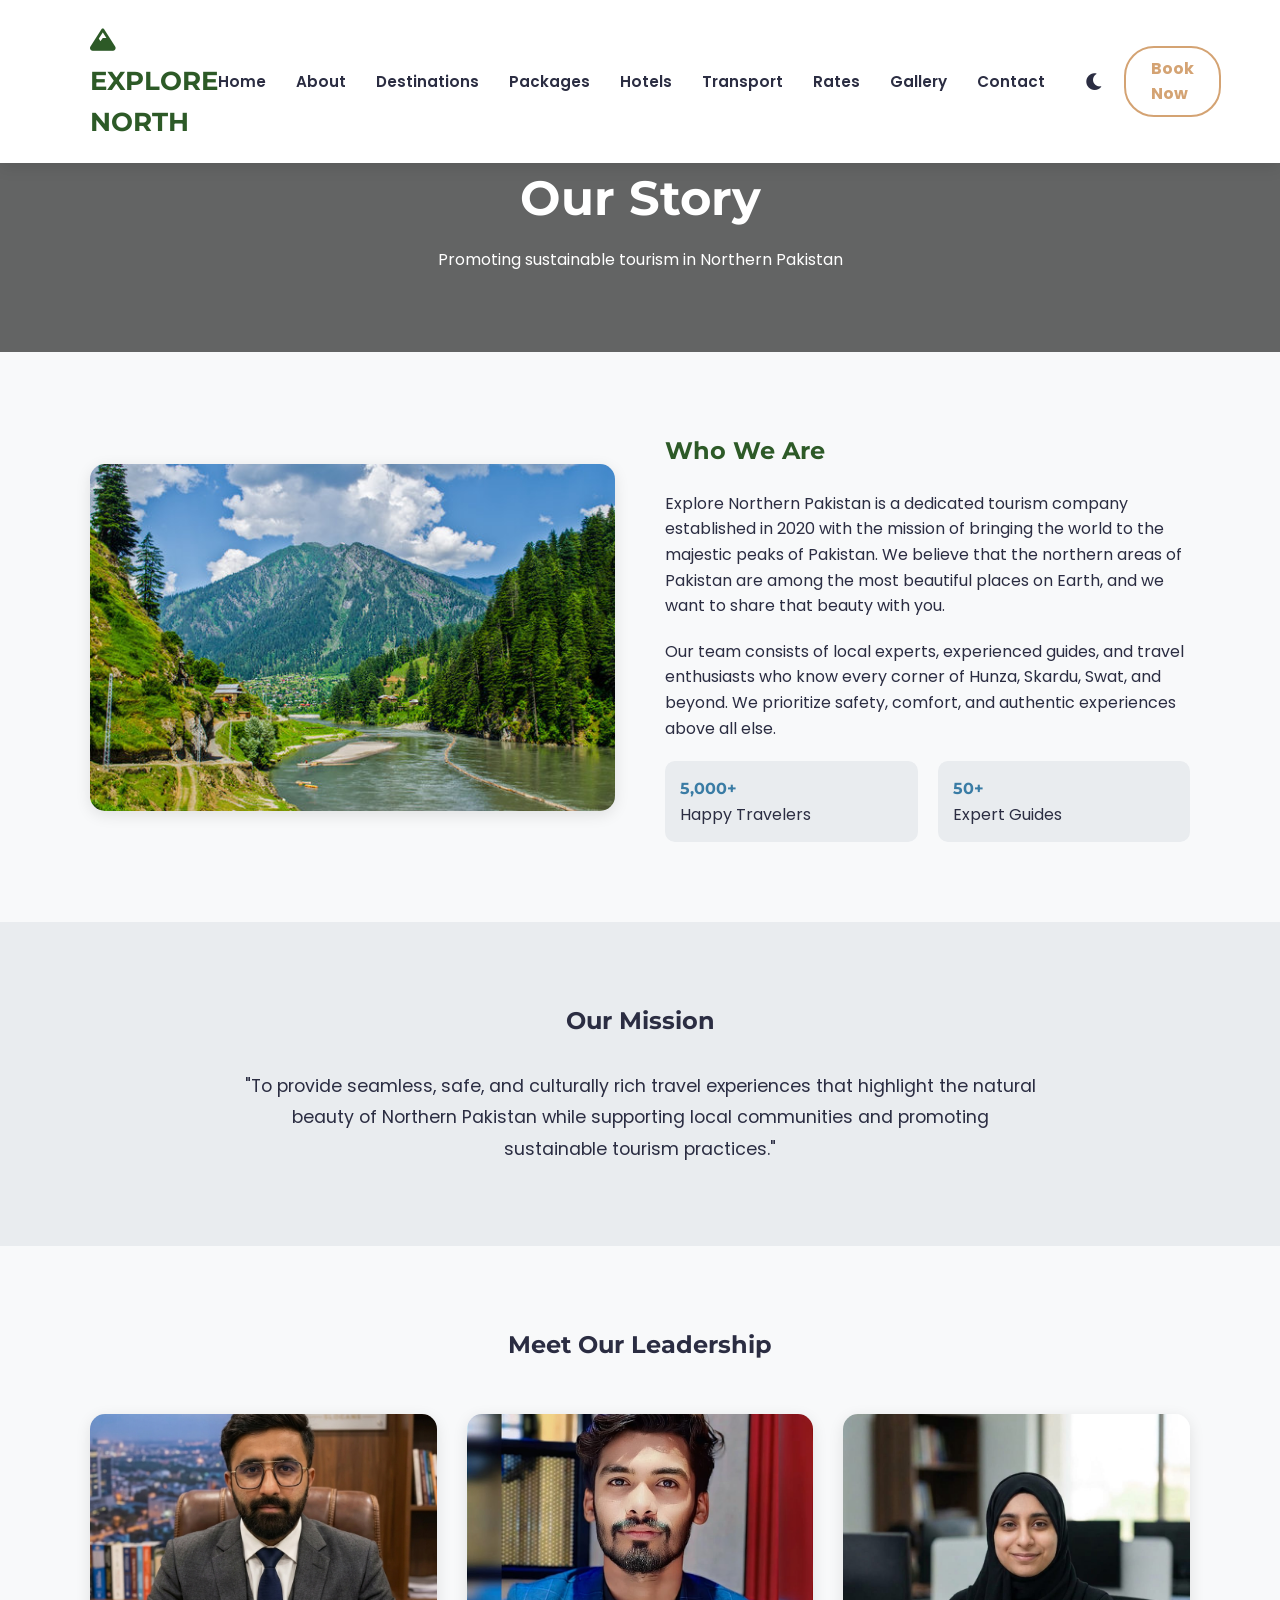
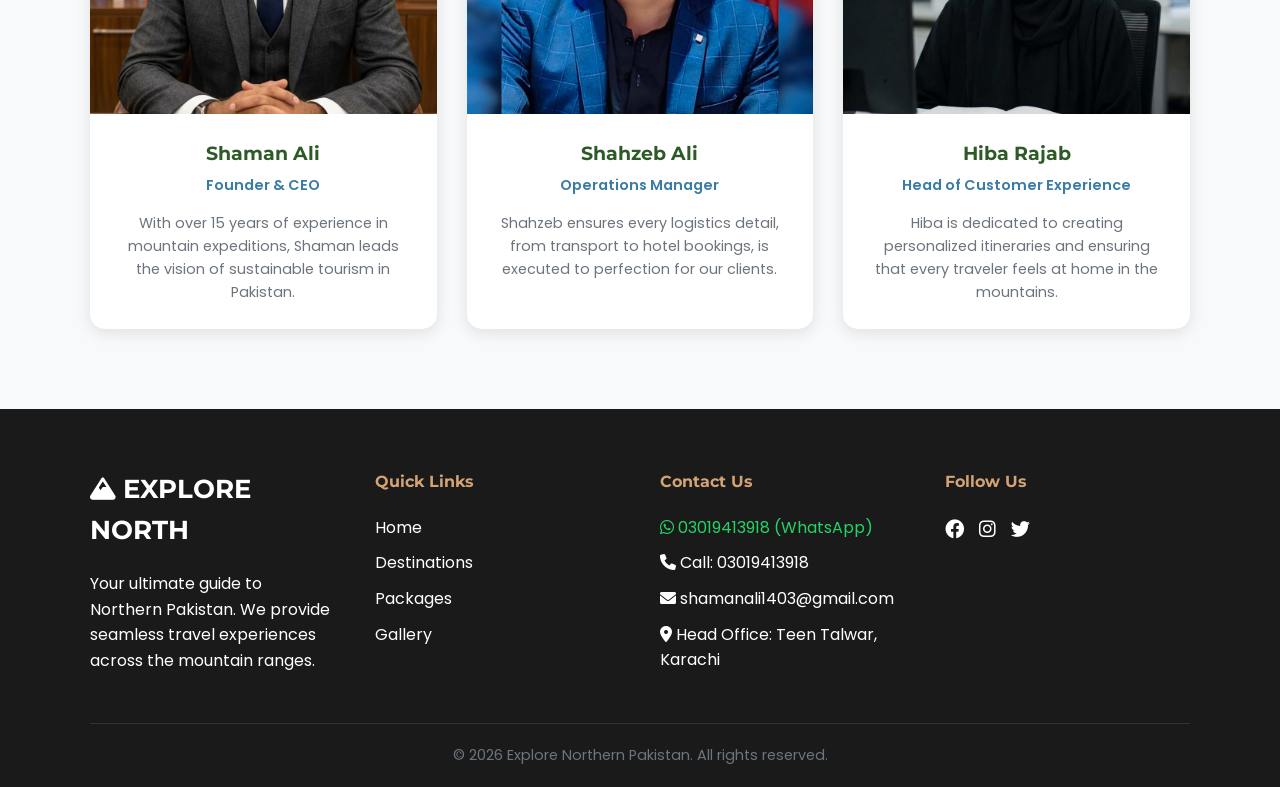
==== commit 344f2ceb: "Add files via upload" ====
--- a/about.html
+++ b/about.html
@@ -36,7 +36,7 @@
     </header>
 
     <!-- Page Header -->
-    <section class="section-padding" style="background-image: linear-gradient(rgba(0,0,0,0.6), rgba(0,0,0,0.6)), url('https://images.unsplash.com/photo-1506744038136-46273834b3fb?auto=format&fit=crop&w=1400&q=80'); background-size: cover; background-position: center; color: var(--white); text-align: center; margin-top: 70px;">
+    <section class="page-header" style="background-image: linear-gradient(rgba(0,0,0,0.6), rgba(0,0,0,0.6)), url('https://images.unsplash.com/photo-1506744038136-46273834b3fb?auto=format&fit=crop&w=1400&q=80');">
         <div class="container">
             <h1>Our Story</h1>
             <p>Promoting sustainable tourism in Northern Pakistan</p>
--- a/css/style.css
+++ b/css/style.css
@@ -498,7 +498,7 @@
     background-position: center;
     color: var(--white);
     text-align: center;
-    margin-top: 70px;
+    margin-top: 80px; /* Increased from 70px to clear header better */
 }
 
 .page-header h1 {
